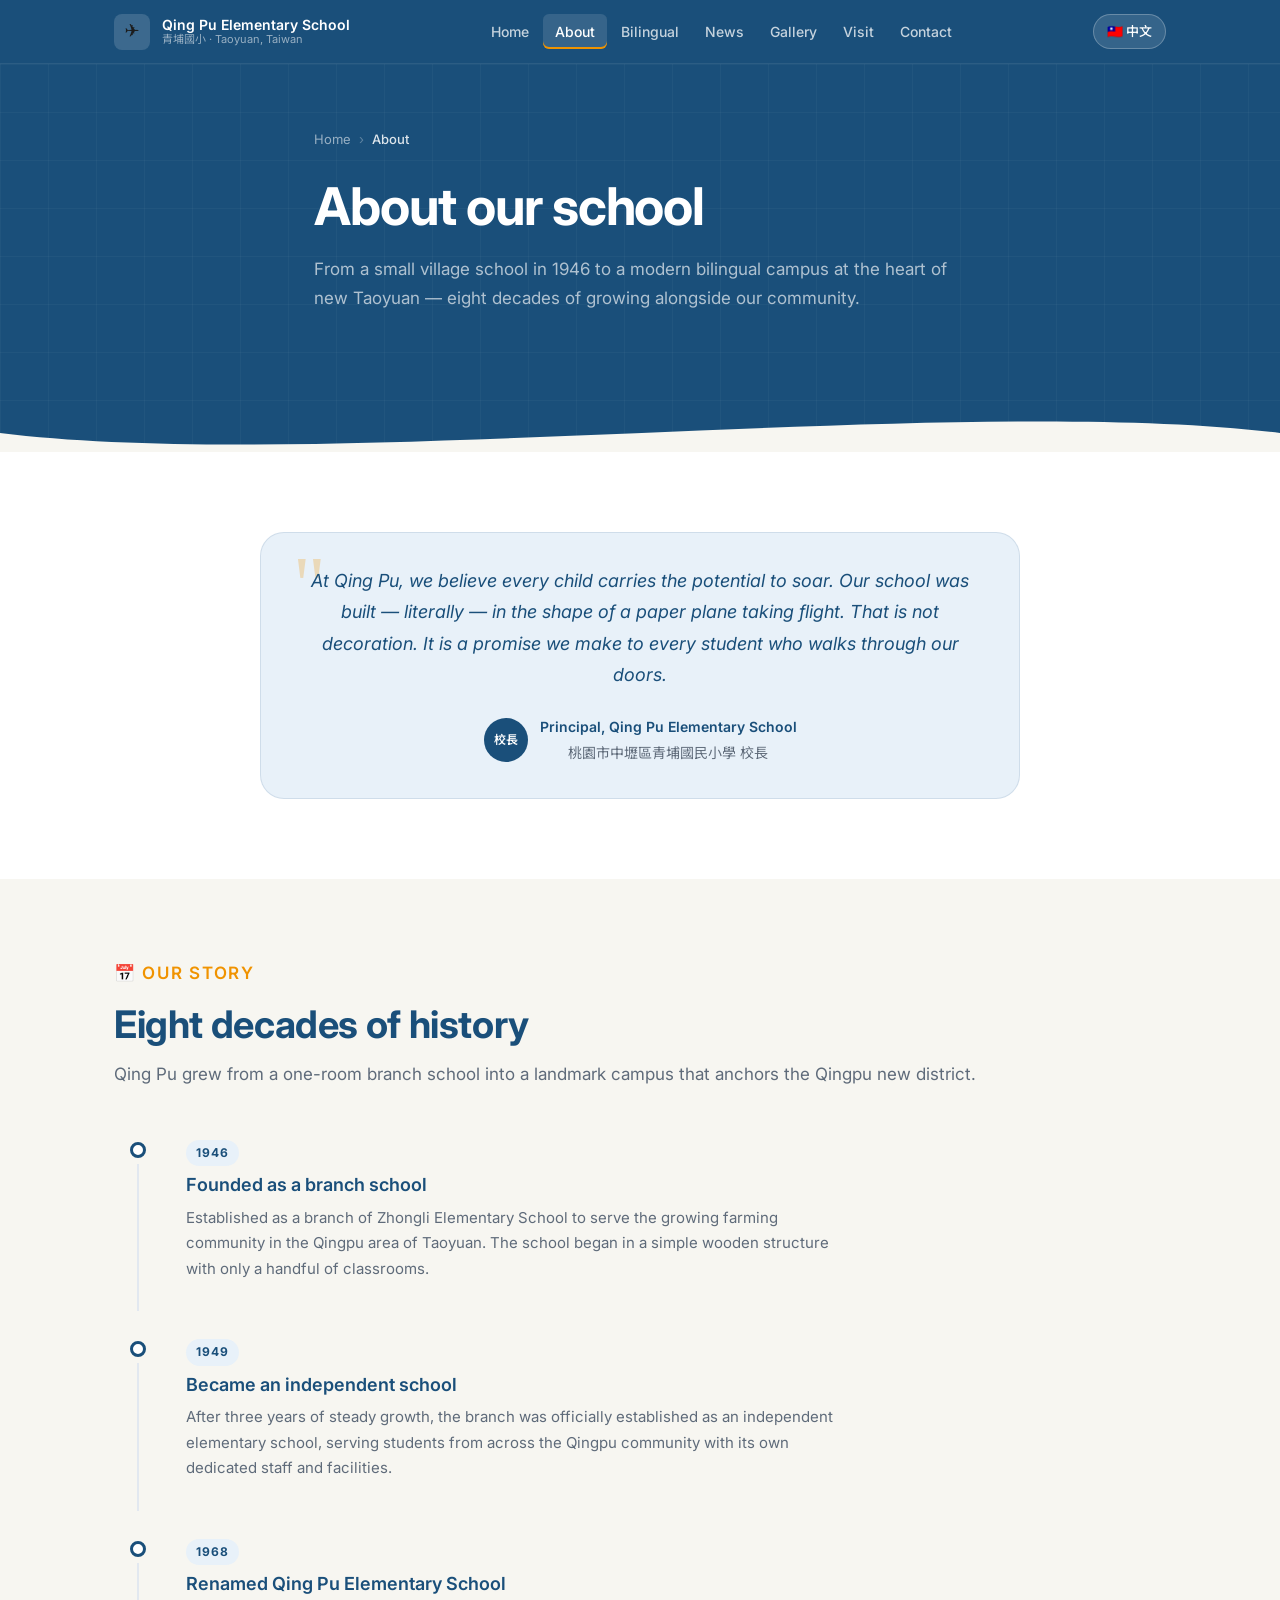
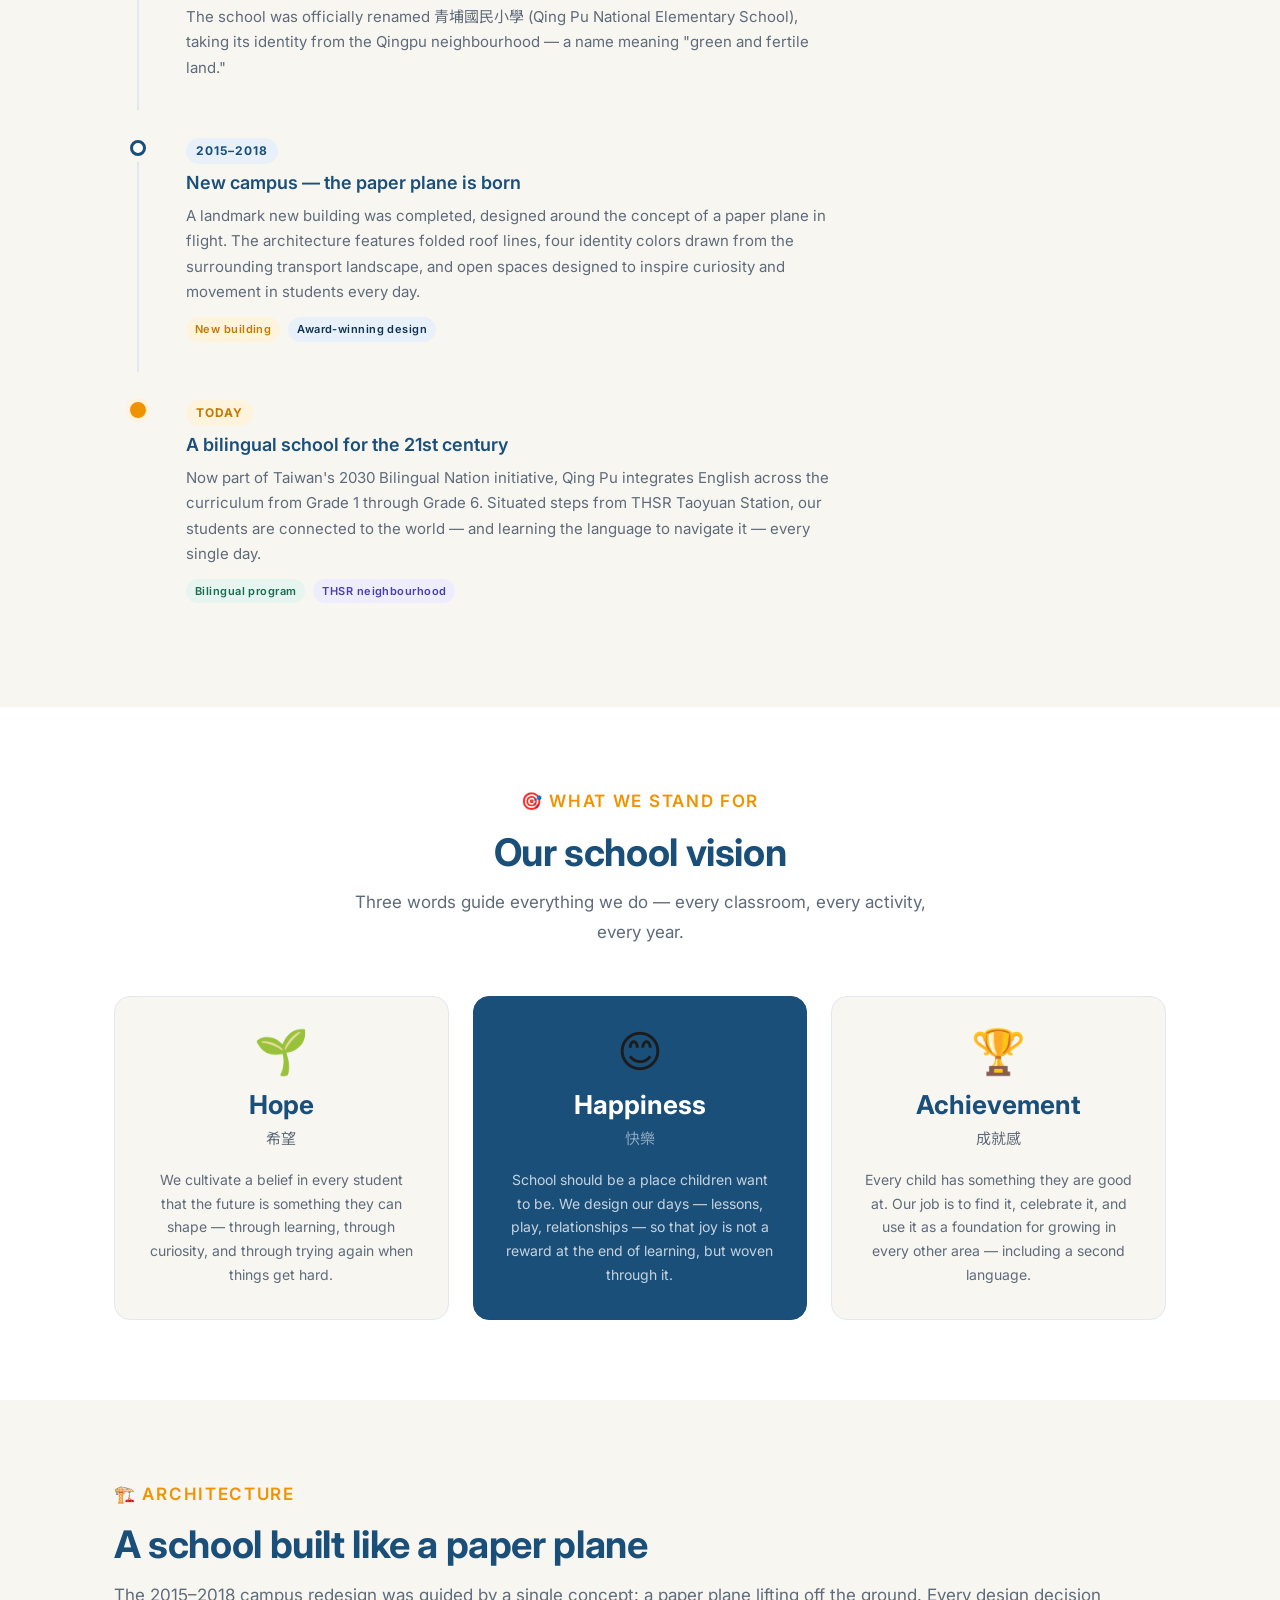
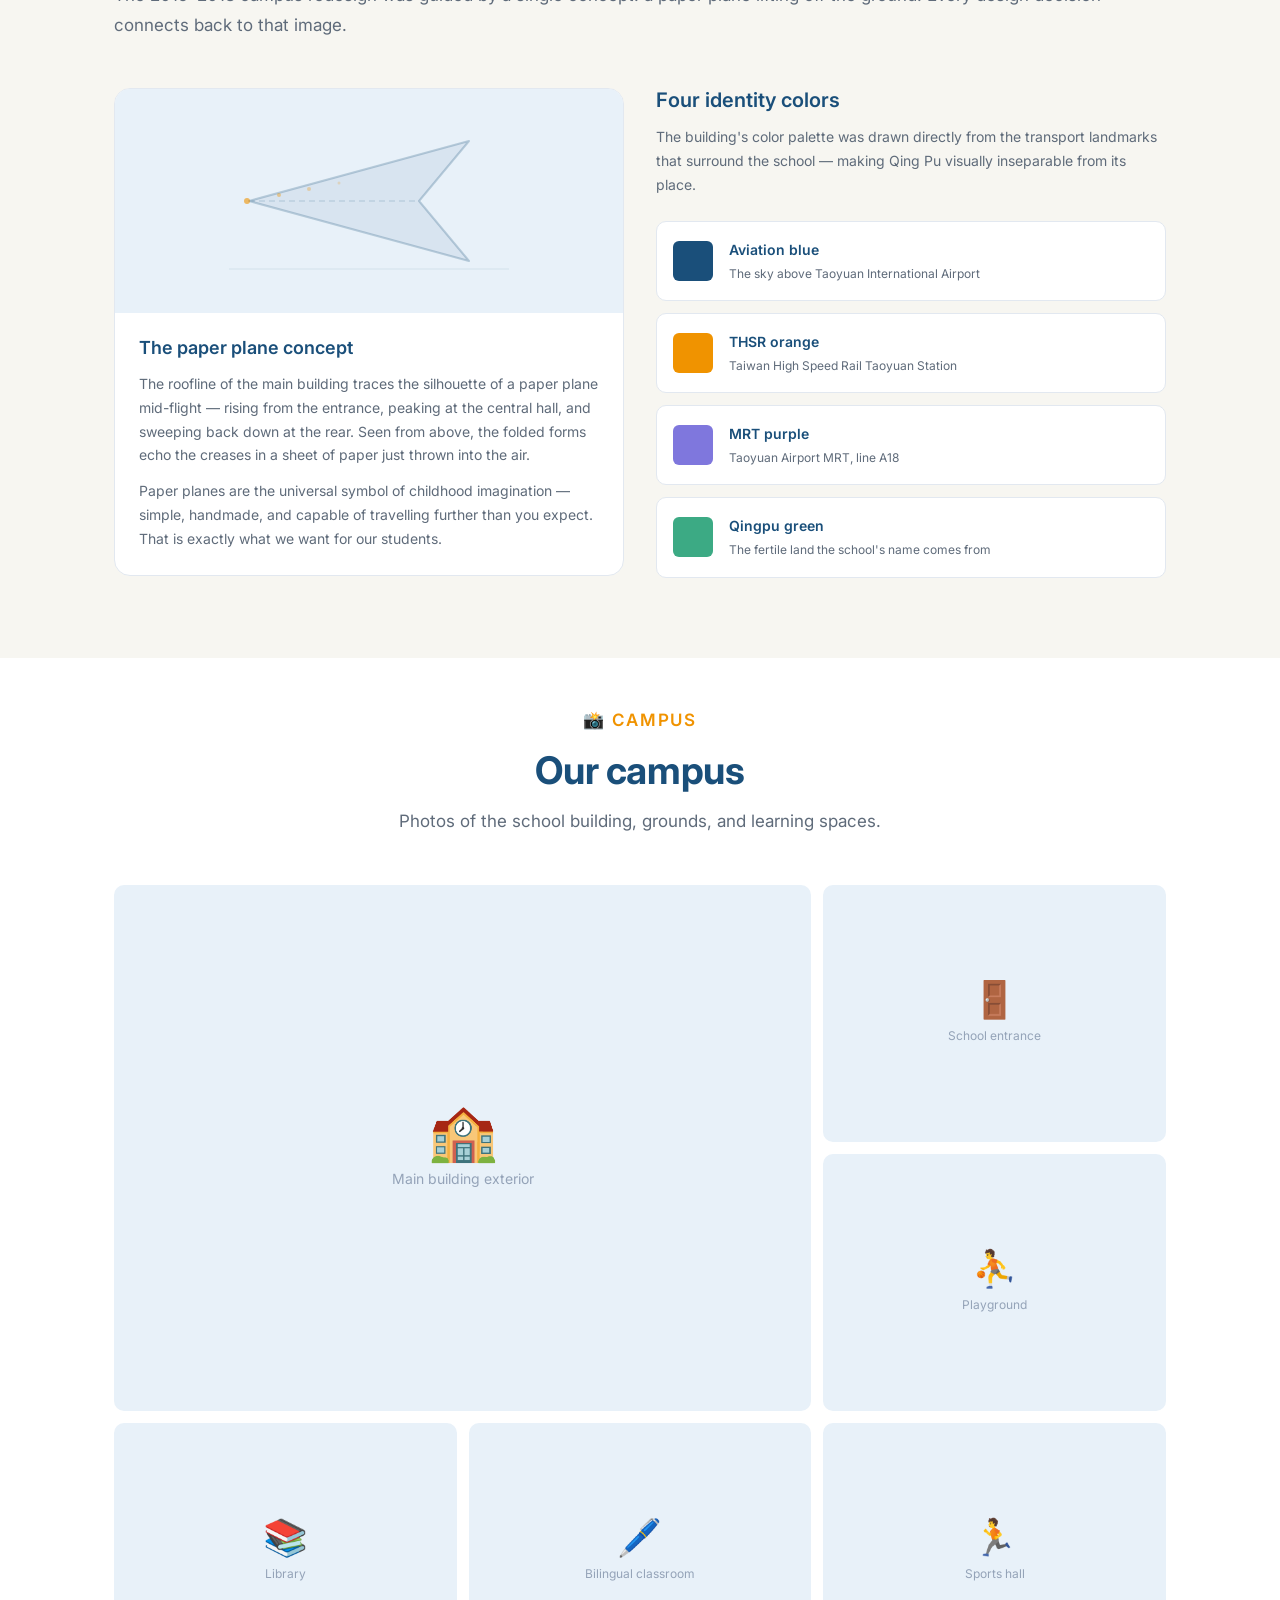
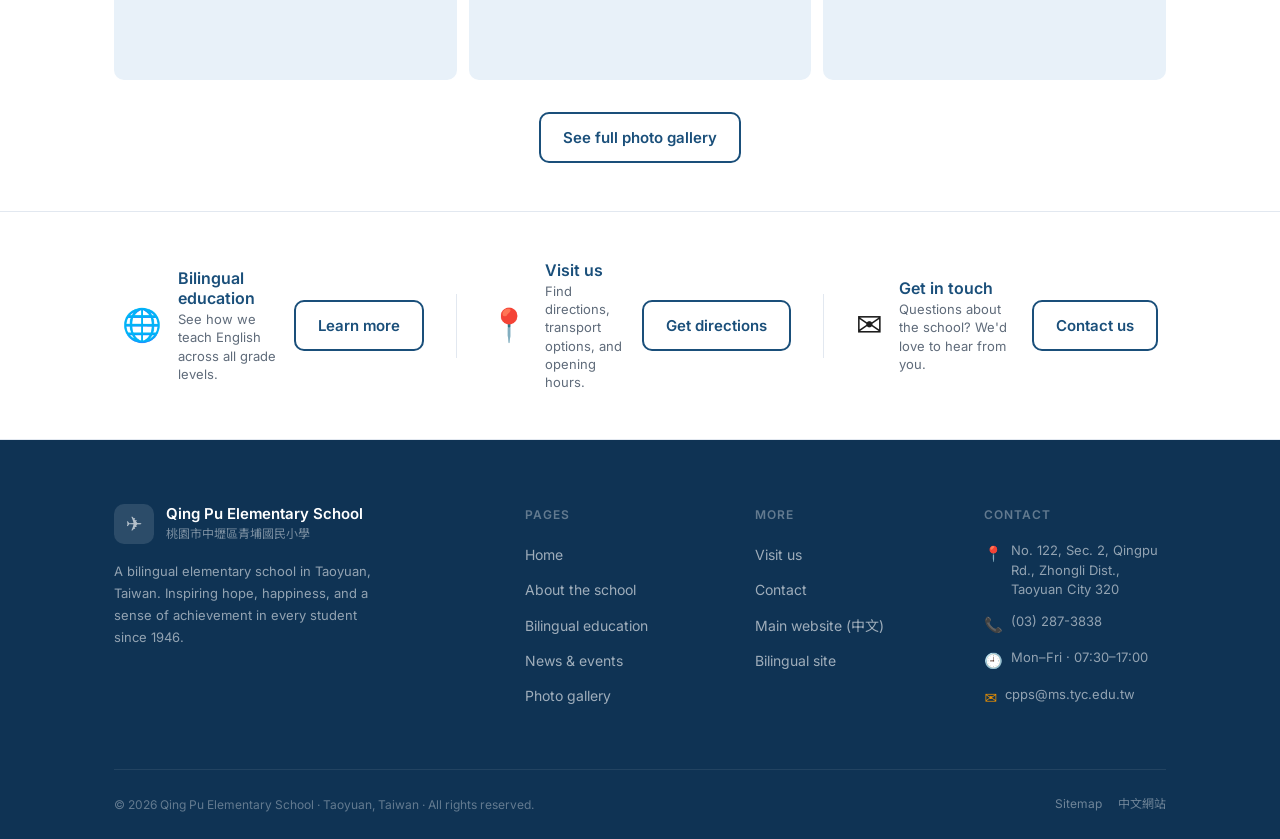
==== about.html @ 3e6f831f "Initial commit" ====
<!DOCTYPE html>
<html lang="en">
<head>
  <meta charset="UTF-8">
  <meta name="viewport" content="width=device-width, initial-scale=1.0">
  <meta name="description" content="About Qing Pu Elementary School — our history since 1946, school vision, building design, and principal's welcome.">
  <title>About — Qing Pu Elementary School</title>
  <link rel="stylesheet" href="css/style.css">
  <link rel="stylesheet" href="css/pages/about.css">
</head>
<body>

  <a class="skip-link" href="#main">Skip to main content</a>

  <!-- ── NAVBAR (identical on every page) ── -->
  <nav class="navbar" aria-label="Main navigation">
    <div class="container navbar__inner">
      <a href="index.html" class="navbar__logo" aria-label="Qing Pu Elementary School — home">
        <div class="navbar__logo-img" aria-hidden="true">✈️</div>
        <div class="navbar__logo-text">
          <span class="navbar__name">Qing Pu Elementary School</span>
          <span class="navbar__sub">青埔國小 · Taoyuan, Taiwan</span>
        </div>
      </a>
      <ul class="navbar__links" role="list">
        <li><a href="index.html">Home</a></li>
        <li><a href="about.html">About</a></li>
        <li><a href="bilingual.html">Bilingual</a></li>
        <li><a href="news.html">News</a></li>
        <li><a href="gallery.html">Gallery</a></li>
        <li><a href="visit.html">Visit</a></li>
        <li><a href="contact.html">Contact</a></li>
      </ul>
      <a href="https://www.cpps.tyc.edu.tw" target="_blank" rel="noopener" class="navbar__lang" aria-label="Switch to Chinese website">🇹🇼 中文</a>
      <button class="navbar__toggle" aria-label="Open navigation menu" aria-expanded="false" aria-controls="mobile-menu">
        <span></span><span></span><span></span>
      </button>
    </div>
    <div class="navbar__mobile" id="mobile-menu" role="navigation" aria-label="Mobile navigation">
      <a href="index.html">Home</a>
      <a href="about.html">About</a>
      <a href="bilingual.html">Bilingual education</a>
      <a href="news.html">News</a>
      <a href="gallery.html">Gallery</a>
      <a href="visit.html">Visit us</a>
      <a href="contact.html">Contact</a>
      <div class="navbar__mobile-lang">
        <a href="https://www.cpps.tyc.edu.tw" target="_blank" rel="noopener">🇹🇼 View Chinese website →</a>
      </div>
    </div>
  </nav>


  <main id="main">

    <!-- ============================================================
         PAGE HERO — compact, navy, with breadcrumb
         ============================================================ -->
    <section class="page-hero" aria-label="About the school">
      <div class="container page-hero__inner">
        <nav class="breadcrumb" aria-label="Breadcrumb">
          <a href="index.html">Home</a>
          <span aria-hidden="true">›</span>
          <span aria-current="page">About</span>
        </nav>
        <h1 class="page-hero__title">About our school</h1>
        <p class="page-hero__desc">
          From a small village school in 1946 to a modern bilingual campus at the heart of new Taoyuan —
          eight decades of growing alongside our community.
        </p>
      </div>

      <!-- Decorative wave divider -->
      <div class="page-hero__wave" aria-hidden="true">
        <svg viewBox="0 0 1440 60" preserveAspectRatio="none" xmlns="http://www.w3.org/2000/svg">
          <path d="M0,40 C360,80 1080,0 1440,40 L1440,60 L0,60 Z" fill="var(--bg)"/>
        </svg>
      </div>
    </section>


    <!-- ============================================================
         PRINCIPAL'S WELCOME
         ============================================================ -->
    <section class="section bg-white" aria-labelledby="principal-heading">
      <div class="container">
        <div class="welcome-block fade-in">
          <div class="welcome-block__quote-mark" aria-hidden="true">"</div>
          <blockquote class="welcome-block__quote">
            At Qing Pu, we believe every child carries the potential to soar.
            Our school was built — literally — in the shape of a paper plane taking flight.
            That is not decoration. It is a promise we make to every student
            who walks through our doors.
          </blockquote>
          <div class="welcome-block__author">
            <div class="welcome-block__avatar" aria-hidden="true">校長</div>
            <div>
              <p class="welcome-block__name">Principal, Qing Pu Elementary School</p>
              <p class="welcome-block__title text-sm text-muted">桃園市中壢區青埔國民小學 校長</p>
            </div>
          </div>
        </div>
      </div>
    </section>


    <!-- ============================================================
         SCHOOL HISTORY TIMELINE
         ============================================================ -->
    <section class="section" aria-labelledby="history-heading">
      <div class="container">
        <div class="section-header">
          <p class="eyebrow">📅 Our story</p>
          <h2 id="history-heading">Eight decades of history</h2>
          <p>Qing Pu grew from a one-room branch school into a landmark campus that anchors the Qingpu new district.</p>
        </div>

        <div class="timeline" role="list">

          <div class="timeline__item fade-in" role="listitem">
            <div class="timeline__marker">
              <div class="timeline__dot"></div>
              <div class="timeline__line"></div>
            </div>
            <div class="timeline__content">
              <div class="timeline__year">1946</div>
              <h3 class="timeline__title">Founded as a branch school</h3>
              <p class="timeline__desc">
                Established as a branch of Zhongli Elementary School to serve the growing farming
                community in the Qingpu area of Taoyuan. The school began in a simple wooden
                structure with only a handful of classrooms.
              </p>
            </div>
          </div>

          <div class="timeline__item fade-in" role="listitem">
            <div class="timeline__marker">
              <div class="timeline__dot"></div>
              <div class="timeline__line"></div>
            </div>
            <div class="timeline__content">
              <div class="timeline__year">1949</div>
              <h3 class="timeline__title">Became an independent school</h3>
              <p class="timeline__desc">
                After three years of steady growth, the branch was officially established as
                an independent elementary school, serving students from across the Qingpu
                community with its own dedicated staff and facilities.
              </p>
            </div>
          </div>

          <div class="timeline__item fade-in" role="listitem">
            <div class="timeline__marker">
              <div class="timeline__dot"></div>
              <div class="timeline__line"></div>
            </div>
            <div class="timeline__content">
              <div class="timeline__year">1968</div>
              <h3 class="timeline__title">Renamed Qing Pu Elementary School</h3>
              <p class="timeline__desc">
                The school was officially renamed 青埔國民小學 (Qing Pu National Elementary School),
                taking its identity from the Qingpu neighbourhood — a name meaning
                "green and fertile land."
              </p>
            </div>
          </div>

          <div class="timeline__item fade-in" role="listitem">
            <div class="timeline__marker">
              <div class="timeline__dot"></div>
              <div class="timeline__line"></div>
            </div>
            <div class="timeline__content">
              <div class="timeline__year">2015–2018</div>
              <h3 class="timeline__title">New campus — the paper plane is born</h3>
              <p class="timeline__desc">
                A landmark new building was completed, designed around the concept of a paper plane
                in flight. The architecture features folded roof lines, four identity colors drawn
                from the surrounding transport landscape, and open spaces designed to inspire
                curiosity and movement in students every day.
              </p>
              <div class="timeline__tags">
                <span class="badge badge-orange">New building</span>
                <span class="badge badge-navy">Award-winning design</span>
              </div>
            </div>
          </div>

          <div class="timeline__item fade-in" role="listitem">
            <div class="timeline__marker">
              <div class="timeline__dot timeline__dot--current"></div>
            </div>
            <div class="timeline__content">
              <div class="timeline__year timeline__year--current">Today</div>
              <h3 class="timeline__title">A bilingual school for the 21st century</h3>
              <p class="timeline__desc">
                Now part of Taiwan's 2030 Bilingual Nation initiative, Qing Pu integrates English
                across the curriculum from Grade 1 through Grade 6. Situated steps from THSR
                Taoyuan Station, our students are connected to the world — and learning the
                language to navigate it — every single day.
              </p>
              <div class="timeline__tags">
                <span class="badge badge-green">Bilingual program</span>
                <span class="badge badge-purple">THSR neighbourhood</span>
              </div>
            </div>
          </div>

        </div>
      </div>
    </section>


    <!-- ============================================================
         VISION — THREE PILLARS
         ============================================================ -->
    <section class="section bg-white" aria-labelledby="vision-heading">
      <div class="container">
        <div class="section-header centered">
          <p class="eyebrow">🎯 What we stand for</p>
          <h2 id="vision-heading">Our school vision</h2>
          <p>Three words guide everything we do — every classroom, every activity, every year.</p>
        </div>

        <div class="pillars-grid">

          <div class="pillar-card fade-in">
            <div class="pillar-card__icon" aria-hidden="true">🌱</div>
            <h3 class="pillar-card__word">Hope</h3>
            <p class="pillar-card__zh">希望</p>
            <p class="pillar-card__desc">
              We cultivate a belief in every student that the future is something they can
              shape — through learning, through curiosity, and through trying again when
              things get hard.
            </p>
          </div>

          <div class="pillar-card pillar-card--center fade-in">
            <div class="pillar-card__icon" aria-hidden="true">😊</div>
            <h3 class="pillar-card__word">Happiness</h3>
            <p class="pillar-card__zh">快樂</p>
            <p class="pillar-card__desc">
              School should be a place children want to be. We design our days — lessons,
              play, relationships — so that joy is not a reward at the end of learning,
              but woven through it.
            </p>
          </div>

          <div class="pillar-card fade-in">
            <div class="pillar-card__icon" aria-hidden="true">🏆</div>
            <h3 class="pillar-card__word">Achievement</h3>
            <p class="pillar-card__zh">成就感</p>
            <p class="pillar-card__desc">
              Every child has something they are good at. Our job is to find it, celebrate it,
              and use it as a foundation for growing in every other area — including a
              second language.
            </p>
          </div>

        </div>
      </div>
    </section>


    <!-- ============================================================
         BUILDING DESIGN STORY
         ============================================================ -->
    <section class="section" aria-labelledby="building-heading">
      <div class="container">
        <div class="section-header">
          <p class="eyebrow">🏗️ Architecture</p>
          <h2 id="building-heading">A school built like a paper plane</h2>
          <p>
            The 2015–2018 campus redesign was guided by a single concept: a paper plane
            lifting off the ground. Every design decision connects back to that image.
          </p>
        </div>

        <div class="building-layout">

          <!-- Main concept card -->
          <div class="building-concept fade-in">
            <div class="building-concept__visual" aria-hidden="true">
              <svg viewBox="0 0 280 160" fill="none" xmlns="http://www.w3.org/2000/svg" aria-hidden="true">
                <!-- Paper plane silhouette -->
                <path d="M20 80 L240 20 L190 80 L240 140 Z"
                      fill="rgba(26,79,122,0.08)"
                      stroke="rgba(26,79,122,0.25)"
                      stroke-width="2"
                      stroke-linejoin="round"/>
                <path d="M20 80 L190 80"
                      stroke="rgba(26,79,122,0.15)"
                      stroke-width="1.5"
                      stroke-dasharray="6 4"/>
                <!-- Ground line -->
                <line x1="0" y1="148" x2="280" y2="148"
                      stroke="rgba(26,79,122,0.1)"
                      stroke-width="1"/>
                <!-- Flight trail dots -->
                <circle cx="18"  cy="80" r="3" fill="var(--orange)" opacity="0.6"/>
                <circle cx="50"  cy="74" r="2" fill="var(--orange)" opacity="0.4"/>
                <circle cx="80"  cy="68" r="2" fill="var(--orange)" opacity="0.3"/>
                <circle cx="110" cy="62" r="1.5" fill="var(--orange)" opacity="0.2"/>
              </svg>
            </div>
            <div class="building-concept__text">
              <h3>The paper plane concept</h3>
              <p>
                The roofline of the main building traces the silhouette of a paper plane mid-flight —
                rising from the entrance, peaking at the central hall, and sweeping back down at
                the rear. Seen from above, the folded forms echo the creases in a sheet of paper
                just thrown into the air.
              </p>
              <p>
                Paper planes are the universal symbol of childhood imagination — simple, handmade,
                and capable of travelling further than you expect. That is exactly what we want
                for our students.
              </p>
            </div>
          </div>

          <!-- Four colors -->
          <div class="building-colors fade-in">
            <h3 class="building-colors__title">Four identity colors</h3>
            <p class="building-colors__intro">
              The building's color palette was drawn directly from the transport landmarks
              that surround the school — making Qing Pu visually inseparable from its place.
            </p>
            <div class="color-identity-grid">
              <div class="color-identity-card">
                <div class="color-identity-swatch" style="background: var(--navy);"></div>
                <div class="color-identity-info">
                  <strong>Aviation blue</strong>
                  <span>The sky above Taoyuan International Airport</span>
                </div>
              </div>
              <div class="color-identity-card">
                <div class="color-identity-swatch" style="background: var(--orange);"></div>
                <div class="color-identity-info">
                  <strong>THSR orange</strong>
                  <span>Taiwan High Speed Rail Taoyuan Station</span>
                </div>
              </div>
              <div class="color-identity-card">
                <div class="color-identity-swatch" style="background: var(--purple);"></div>
                <div class="color-identity-info">
                  <strong>MRT purple</strong>
                  <span>Taoyuan Airport MRT, line A18</span>
                </div>
              </div>
              <div class="color-identity-card">
                <div class="color-identity-swatch" style="background: var(--green);"></div>
                <div class="color-identity-info">
                  <strong>Qingpu green</strong>
                  <span>The fertile land the school's name comes from</span>
                </div>
              </div>
            </div>
          </div>

        </div>
      </div>
    </section>


    <!-- ============================================================
         CAMPUS PHOTOS GRID
         ============================================================ -->
    <section class="section-sm bg-white" aria-labelledby="campus-heading">
      <div class="container">
        <div class="section-header centered">
          <p class="eyebrow">📸 Campus</p>
          <h2 id="campus-heading">Our campus</h2>
          <p>Photos of the school building, grounds, and learning spaces.</p>
        </div>

        <!-- Photo grid — replace .campus-photo divs with real <img> tags -->
        <div class="campus-grid" role="list">
          <div class="campus-photo campus-photo--large" role="listitem" aria-label="Main building exterior">
            <div class="campus-photo__placeholder" aria-hidden="true">
              <span>🏫</span>
              <p>Main building exterior</p>
            </div>
          </div>
          <div class="campus-photo" role="listitem" aria-label="Campus entrance">
            <div class="campus-photo__placeholder" aria-hidden="true">
              <span>🚪</span>
              <p>School entrance</p>
            </div>
          </div>
          <div class="campus-photo" role="listitem" aria-label="Playground">
            <div class="campus-photo__placeholder" aria-hidden="true">
              <span>⛹️</span>
              <p>Playground</p>
            </div>
          </div>
          <div class="campus-photo" role="listitem" aria-label="Library">
            <div class="campus-photo__placeholder" aria-hidden="true">
              <span>📚</span>
              <p>Library</p>
            </div>
          </div>
          <div class="campus-photo" role="listitem" aria-label="Classroom">
            <div class="campus-photo__placeholder" aria-hidden="true">
              <span>🖊️</span>
              <p>Bilingual classroom</p>
            </div>
          </div>
          <div class="campus-photo" role="listitem" aria-label="Gymnasium">
            <div class="campus-photo__placeholder" aria-hidden="true">
              <span>🏃</span>
              <p>Sports hall</p>
            </div>
          </div>
        </div>

        <!-- How to replace placeholders — comment for the developer -->
        <!--
          To replace a placeholder with a real photo:
          Change:
            <div class="campus-photo" ...>
              <div class="campus-photo__placeholder">...</div>
            </div>
          To:
            <div class="campus-photo" ...>
              <img src="images/campus/main-building.jpg" alt="Main building exterior" class="campus-photo__img">
            </div>
        -->

        <div class="text-center mt-6">
          <a href="gallery.html" class="btn btn-outline">See full photo gallery</a>
        </div>
      </div>
    </section>


    <!-- ============================================================
         CTA STRIP — lead to next pages
         ============================================================ -->
    <section class="cta-strip" aria-label="Explore more">
      <div class="container cta-strip__inner">
        <div class="cta-strip__item fade-in">
          <div class="cta-strip__icon" aria-hidden="true">🌐</div>
          <div>
            <h4>Bilingual education</h4>
            <p>See how we teach English across all grade levels.</p>
          </div>
          <a href="bilingual.html" class="btn btn-outline">Learn more</a>
        </div>
        <div class="cta-strip__divider" aria-hidden="true"></div>
        <div class="cta-strip__item fade-in">
          <div class="cta-strip__icon" aria-hidden="true">📍</div>
          <div>
            <h4>Visit us</h4>
            <p>Find directions, transport options, and opening hours.</p>
          </div>
          <a href="visit.html" class="btn btn-outline">Get directions</a>
        </div>
        <div class="cta-strip__divider" aria-hidden="true"></div>
        <div class="cta-strip__item fade-in">
          <div class="cta-strip__icon" aria-hidden="true">✉️</div>
          <div>
            <h4>Get in touch</h4>
            <p>Questions about the school? We'd love to hear from you.</p>
          </div>
          <a href="contact.html" class="btn btn-outline">Contact us</a>
        </div>
      </div>
    </section>

  </main>


  <!-- ── FOOTER (identical on every page) ── -->
  <footer class="footer" role="contentinfo">
    <div class="container">
      <div class="footer__grid">
        <div class="footer__brand">
          <div class="footer__logo">
            <div class="footer__logo-box" aria-hidden="true">✈️</div>
            <div>
              <div class="footer__school-name">Qing Pu Elementary School</div>
              <div class="footer__school-zh">桃園市中壢區青埔國民小學</div>
            </div>
          </div>
          <p class="footer__desc">
            A bilingual elementary school in Taoyuan, Taiwan.
            Inspiring hope, happiness, and a sense of achievement
            in every student since 1946.
          </p>
        </div>
        <div>
          <p class="footer__col-title">Pages</p>
          <ul class="footer__links">
            <li><a href="index.html">Home</a></li>
            <li><a href="about.html">About the school</a></li>
            <li><a href="bilingual.html">Bilingual education</a></li>
            <li><a href="news.html">News & events</a></li>
            <li><a href="gallery.html">Photo gallery</a></li>
          </ul>
        </div>
        <div>
          <p class="footer__col-title">More</p>
          <ul class="footer__links">
            <li><a href="visit.html">Visit us</a></li>
            <li><a href="contact.html">Contact</a></li>
            <li><a href="https://www.cpps.tyc.edu.tw" target="_blank" rel="noopener">Main website (中文)</a></li>
            <li><a href="http://163.30.130.236/bilingual/index.php" target="_blank" rel="noopener">Bilingual site</a></li>
          </ul>
        </div>
        <div>
          <p class="footer__col-title">Contact</p>
          <div class="footer__contact-item">
            <span class="footer__contact-icon" aria-hidden="true">📍</span>
            <span>No. 122, Sec. 2, Qingpu Rd., Zhongli Dist., Taoyuan City 320</span>
          </div>
          <div class="footer__contact-item">
            <span class="footer__contact-icon" aria-hidden="true">📞</span>
            <span>(03) 287-3838</span>
          </div>
          <div class="footer__contact-item">
            <span class="footer__contact-icon" aria-hidden="true">🕘</span>
            <span>Mon–Fri · 07:30–17:00</span>
          </div>
          <div class="footer__contact-item">
            <span class="footer__contact-icon" aria-hidden="true">✉️</span>
            <span>cpps@ms.tyc.edu.tw</span>
          </div>
        </div>
      </div>
      <div class="footer__bottom">
        <p class="footer__copy">© 2026 Qing Pu Elementary School · Taoyuan, Taiwan · All rights reserved.</p>
        <div class="footer__bottom-links">
          <a href="#">Sitemap</a>
          <a href="https://www.cpps.tyc.edu.tw" target="_blank" rel="noopener">中文網站</a>
        </div>
      </div>
    </div>
  </footer>

  <script src="js/main.js"></script>

</body>
</html>
---- css/style.css ----
/* ============================================================
   Qing Pu Elementary School — English Website
   style.css  |  Shared styles: reset, variables, typography,
               navbar, footer, buttons, utilities
   ============================================================ */

/* ── Google Fonts ── */
@import url('https://fonts.googleapis.com/css2?family=Inter:wght@400;500;600;700&family=Noto+Sans+TC:wght@400;500&display=swap');

/* ── CSS Variables ── */
:root {
  /* Brand colors — drawn from school building identity */
  --navy:          #1a4f7a;   /* primary: navbar, footer, headings */
  --navy-dark:     #0f3354;   /* hover states */
  --navy-light:    #e8f1f9;   /* light tint backgrounds */
  --orange:        #F09300;   /* CTA buttons, active states, highlights */
  --orange-dark:   #c47800;   /* orange hover */
  --orange-light:  #fef3dc;   /* orange tint */
  --green:         #3caa84;   /* Qingpu green — bilingual accents */
  --green-light:   #e6f5ef;
  --purple:        #7F77DD;   /* MRT purple — transport references */
  --purple-light:  #eeedfe;

  /* Neutrals */
  --bg:            #f7f6f1;   /* warm off-white page background */
  --bg-white:      #ffffff;
  --bg-card:       #ffffff;
  --text:          #1c1c1c;
  --text-muted:    #5f6b7a;
  --text-light:    #94a3b8;
  --border:        #e2e8f0;
  --border-dark:   #cbd5e1;

  /* Spacing scale */
  --sp-1:  4px;
  --sp-2:  8px;
  --sp-3:  12px;
  --sp-4:  16px;
  --sp-5:  24px;
  --sp-6:  32px;
  --sp-7:  48px;
  --sp-8:  64px;
  --sp-9:  80px;
  --sp-10: 96px;

  /* Layout */
  --container-max: 1100px;
  --navbar-height: 64px;
  --radius-sm:  6px;
  --radius-md:  10px;
  --radius-lg:  16px;
  --radius-xl:  24px;

  /* Shadows */
  --shadow-sm:  0 1px 3px rgba(0,0,0,0.08), 0 1px 2px rgba(0,0,0,0.04);
  --shadow-md:  0 4px 12px rgba(0,0,0,0.08), 0 2px 4px rgba(0,0,0,0.04);
  --shadow-lg:  0 8px 24px rgba(0,0,0,0.10), 0 4px 8px rgba(0,0,0,0.04);

  /* Transitions */
  --ease: cubic-bezier(0.4, 0, 0.2, 1);
  --t-fast: 150ms var(--ease);
  --t-base: 250ms var(--ease);
}


/* ============================================================
   RESET
   ============================================================ */
*, *::before, *::after {
  box-sizing: border-box;
  margin: 0;
  padding: 0;
}

html {
  scroll-behavior: smooth;
  -webkit-text-size-adjust: 100%;
}

body {
  font-family: 'Inter', 'Noto Sans TC', system-ui, sans-serif;
  font-size: 16px;
  line-height: 1.7;
  color: var(--text);
  background-color: var(--bg);
  -webkit-font-smoothing: antialiased;
}

img, picture, video, svg {
  display: block;
  max-width: 100%;
}

input, button, textarea, select {
  font: inherit;
}

ul, ol {
  list-style: none;
}

a {
  color: inherit;
  text-decoration: none;
}

h1, h2, h3, h4, h5, h6 {
  line-height: 1.25;
  color: var(--navy);
}


/* ============================================================
   TYPOGRAPHY
   ============================================================ */
h1 { font-size: clamp(32px, 5vw, 52px); font-weight: 700; letter-spacing: -0.02em; }
h2 { font-size: clamp(24px, 4vw, 38px); font-weight: 700; letter-spacing: -0.01em; }
h3 { font-size: clamp(18px, 2.5vw, 24px); font-weight: 600; }
h4 { font-size: 18px; font-weight: 600; }
h5 { font-size: 15px; font-weight: 600; }

p {
  color: var(--text-muted);
  line-height: 1.75;
}

.text-navy   { color: var(--navy); }
.text-orange { color: var(--orange); }
.text-muted  { color: var(--text-muted); }
.text-center { text-align: center; }
.text-sm     { font-size: 14px; }
.text-xs     { font-size: 12px; }

/* Section eyebrow label */
.eyebrow {
  display: inline-flex;
  align-items: center;
  gap: var(--sp-2);
  font-size: 12px;
  font-weight: 600;
  letter-spacing: 0.1em;
  text-transform: uppercase;
  color: var(--orange);
  margin-bottom: var(--sp-3);
}

/* Section heading + subtext block */
.section-header {
  margin-bottom: var(--sp-7);
}

.section-header.centered {
  text-align: center;
  max-width: 600px;
  margin-left: auto;
  margin-right: auto;
}

.section-header h2 {
  margin-bottom: var(--sp-3);
}

.section-header p {
  font-size: 17px;
}


/* ============================================================
   LAYOUT UTILITIES
   ============================================================ */
.container {
  max-width: var(--container-max);
  margin: 0 auto;
  padding: 0 var(--sp-5);
}

.section {
  padding: var(--sp-9) 0;
}

.section-sm {
  padding: var(--sp-7) 0;
}

/* Grid helpers */
.grid-2 { display: grid; grid-template-columns: repeat(2, minmax(0,1fr)); gap: var(--sp-5); }
.grid-3 { display: grid; grid-template-columns: repeat(3, minmax(0,1fr)); gap: var(--sp-5); }
.grid-4 { display: grid; grid-template-columns: repeat(4, minmax(0,1fr)); gap: var(--sp-5); }

/* Flex helpers */
.flex       { display: flex; }
.flex-center { display: flex; align-items: center; justify-content: center; }
.flex-between { display: flex; align-items: center; justify-content: space-between; }
.gap-2 { gap: var(--sp-2); }
.gap-3 { gap: var(--sp-3); }
.gap-4 { gap: var(--sp-4); }

/* Spacing helpers */
.mt-4 { margin-top: var(--sp-4); }
.mt-5 { margin-top: var(--sp-5); }
.mt-6 { margin-top: var(--sp-6); }
.mb-4 { margin-bottom: var(--sp-4); }
.mb-5 { margin-bottom: var(--sp-5); }


/* ============================================================
   BUTTONS
   ============================================================ */
.btn {
  display: inline-flex;
  align-items: center;
  gap: var(--sp-2);
  padding: 11px 22px;
  border-radius: var(--radius-md);
  font-size: 15px;
  font-weight: 600;
  cursor: pointer;
  border: 2px solid transparent;
  transition: background var(--t-fast), color var(--t-fast), border-color var(--t-fast), transform var(--t-fast), box-shadow var(--t-fast);
  white-space: nowrap;
  text-decoration: none;
}

.btn:active { transform: scale(0.97); }

/* Primary — orange fill */
.btn-primary {
  background: var(--orange);
  color: #fff;
  border-color: var(--orange);
}
.btn-primary:hover {
  background: var(--orange-dark);
  border-color: var(--orange-dark);
  box-shadow: var(--shadow-md);
}

/* Secondary — navy fill */
.btn-secondary {
  background: var(--navy);
  color: #fff;
  border-color: var(--navy);
}
.btn-secondary:hover {
  background: var(--navy-dark);
  border-color: var(--navy-dark);
  box-shadow: var(--shadow-md);
}

/* Ghost — outline only */
.btn-ghost {
  background: transparent;
  color: #fff;
  border-color: rgba(255,255,255,0.5);
}
.btn-ghost:hover {
  background: rgba(255,255,255,0.12);
  border-color: #fff;
}

/* Ghost navy — for use on white backgrounds */
.btn-outline {
  background: transparent;
  color: var(--navy);
  border-color: var(--navy);
}
.btn-outline:hover {
  background: var(--navy);
  color: #fff;
}

/* Small variant */
.btn-sm {
  padding: 7px 14px;
  font-size: 13px;
}


/* ============================================================
   BADGES & TAGS
   ============================================================ */
.badge {
  display: inline-flex;
  align-items: center;
  gap: 4px;
  font-size: 11px;
  font-weight: 600;
  padding: 3px 9px;
  border-radius: 20px;
  letter-spacing: 0.04em;
}

.badge-navy   { background: var(--navy-light);   color: var(--navy-dark); }
.badge-orange { background: var(--orange-light);  color: var(--orange-dark); }
.badge-green  { background: var(--green-light);   color: #1a6b4f; }
.badge-purple { background: var(--purple-light);  color: #4840a8; }
.badge-gray   { background: #f1f5f9; color: var(--text-muted); }


/* ============================================================
   CARDS
   ============================================================ */
.card {
  background: var(--bg-card);
  border-radius: var(--radius-lg);
  border: 1px solid var(--border);
  overflow: hidden;
  transition: box-shadow var(--t-base), transform var(--t-base);
}

.card:hover {
  box-shadow: var(--shadow-md);
  transform: translateY(-2px);
}

.card-body {
  padding: var(--sp-5);
}

.card-img {
  width: 100%;
  aspect-ratio: 16/9;
  object-fit: cover;
  background: var(--navy-light);
}


/* ============================================================
   NAVBAR
   ============================================================ */
.navbar {
  position: sticky;
  top: 0;
  z-index: 100;
  height: var(--navbar-height);
  background: var(--navy);
  border-bottom: 1px solid rgba(255,255,255,0.08);
  transition: box-shadow var(--t-base);
}

.navbar.scrolled {
  box-shadow: 0 2px 20px rgba(0,0,0,0.2);
}

.navbar__inner {
  display: flex;
  align-items: center;
  justify-content: space-between;
  height: 100%;
  gap: var(--sp-4);
}

/* Logo */
.navbar__logo {
  display: flex;
  align-items: center;
  gap: var(--sp-3);
  flex-shrink: 0;
  text-decoration: none;
}

.navbar__logo-img {
  width: 36px;
  height: 36px;
  border-radius: 8px;
  background: rgba(255,255,255,0.15);
  display: flex;
  align-items: center;
  justify-content: center;
  font-size: 18px;
  flex-shrink: 0;
  overflow: hidden;
}

.navbar__logo-img img {
  width: 100%;
  height: 100%;
  object-fit: cover;
}

.navbar__logo-text {
  display: flex;
  flex-direction: column;
}

.navbar__name {
  font-size: 14px;
  font-weight: 600;
  color: #fff;
  line-height: 1.2;
}

.navbar__sub {
  font-size: 11px;
  color: rgba(255,255,255,0.55);
  font-weight: 400;
  line-height: 1.2;
}

/* Nav links */
.navbar__links {
  display: flex;
  align-items: center;
  gap: 2px;
  list-style: none;
  margin: 0;
  padding: 0;
}

.navbar__links a {
  display: block;
  padding: 6px 12px;
  font-size: 14px;
  font-weight: 500;
  color: rgba(255,255,255,0.75);
  border-radius: var(--radius-sm);
  transition: color var(--t-fast), background var(--t-fast);
  text-decoration: none;
  white-space: nowrap;
}

.navbar__links a:hover {
  color: #fff;
  background: rgba(255,255,255,0.10);
}

.navbar__links a.active {
  color: #fff;
  background: rgba(255,255,255,0.12);
  /* Orange underline shows active page */
  box-shadow: inset 0 -2px 0 var(--orange);
}

/* Language toggle */
.navbar__lang {
  flex-shrink: 0;
  background: rgba(255,255,255,0.12);
  border: 1px solid rgba(255,255,255,0.25);
  color: #fff;
  padding: 5px 13px;
  border-radius: 20px;
  font-size: 13px;
  font-weight: 500;
  cursor: pointer;
  transition: background var(--t-fast), border-color var(--t-fast);
  text-decoration: none;
  display: inline-flex;
  align-items: center;
  gap: 5px;
}

.navbar__lang:hover {
  background: rgba(255,255,255,0.20);
  border-color: rgba(255,255,255,0.5);
}

/* Mobile hamburger button */
.navbar__toggle {
  display: none;
  flex-direction: column;
  justify-content: center;
  align-items: center;
  gap: 5px;
  width: 36px;
  height: 36px;
  background: transparent;
  border: none;
  cursor: pointer;
  padding: 4px;
  border-radius: var(--radius-sm);
  flex-shrink: 0;
}

.navbar__toggle span {
  display: block;
  width: 22px;
  height: 2px;
  background: #fff;
  border-radius: 2px;
  transition: transform var(--t-base), opacity var(--t-base);
}

/* Hamburger → X animation */
.navbar__toggle.open span:nth-child(1) { transform: translateY(7px) rotate(45deg); }
.navbar__toggle.open span:nth-child(2) { opacity: 0; }
.navbar__toggle.open span:nth-child(3) { transform: translateY(-7px) rotate(-45deg); }

/* Mobile nav drawer */
.navbar__mobile {
  display: none;
  position: absolute;
  top: var(--navbar-height);
  left: 0;
  right: 0;
  background: var(--navy-dark);
  border-bottom: 1px solid rgba(255,255,255,0.08);
  padding: var(--sp-3) var(--sp-5) var(--sp-4);
  box-shadow: var(--shadow-lg);
  z-index: 99;
}

.navbar__mobile.open {
  display: block;
}

.navbar__mobile a {
  display: block;
  padding: 11px var(--sp-3);
  font-size: 15px;
  font-weight: 500;
  color: rgba(255,255,255,0.85);
  border-radius: var(--radius-sm);
  border-bottom: 1px solid rgba(255,255,255,0.06);
  transition: color var(--t-fast), background var(--t-fast);
}

.navbar__mobile a:last-child {
  border-bottom: none;
}

.navbar__mobile a:hover,
.navbar__mobile a.active {
  color: #fff;
  background: rgba(255,255,255,0.08);
}

.navbar__mobile-lang {
  margin-top: var(--sp-3);
  padding-top: var(--sp-3);
  border-top: 1px solid rgba(255,255,255,0.1);
}


/* ============================================================
   FOOTER
   ============================================================ */
.footer {
  background: var(--navy-dark);
  color: rgba(255,255,255,0.65);
  padding: var(--sp-8) 0 var(--sp-5);
}

.footer__grid {
  display: grid;
  grid-template-columns: 2fr 1fr 1fr 1fr;
  gap: var(--sp-7);
  margin-bottom: var(--sp-7);
}

.footer__brand {}

.footer__logo {
  display: flex;
  align-items: center;
  gap: var(--sp-3);
  margin-bottom: var(--sp-4);
}

.footer__logo-box {
  width: 40px;
  height: 40px;
  background: rgba(255,255,255,0.12);
  border-radius: var(--radius-md);
  display: flex;
  align-items: center;
  justify-content: center;
  font-size: 20px;
  flex-shrink: 0;
}

.footer__school-name {
  font-size: 15px;
  font-weight: 600;
  color: #fff;
  line-height: 1.3;
}

.footer__school-zh {
  font-size: 12px;
  color: rgba(255,255,255,0.45);
}

.footer__desc {
  font-size: 13px;
  line-height: 1.7;
  color: rgba(255,255,255,0.55);
  max-width: 260px;
}

.footer__col-title {
  font-size: 12px;
  font-weight: 600;
  letter-spacing: 0.08em;
  text-transform: uppercase;
  color: rgba(255,255,255,0.35);
  margin-bottom: var(--sp-4);
}

.footer__links {
  list-style: none;
  display: flex;
  flex-direction: column;
  gap: var(--sp-2);
}

.footer__links a {
  font-size: 14px;
  color: rgba(255,255,255,0.6);
  text-decoration: none;
  transition: color var(--t-fast);
}

.footer__links a:hover {
  color: #fff;
}

.footer__contact-item {
  display: flex;
  align-items: flex-start;
  gap: var(--sp-2);
  font-size: 13px;
  color: rgba(255,255,255,0.55);
  margin-bottom: var(--sp-3);
  line-height: 1.5;
}

.footer__contact-icon {
  font-size: 15px;
  color: var(--orange);
  margin-top: 2px;
  flex-shrink: 0;
}

.footer__bottom {
  border-top: 1px solid rgba(255,255,255,0.08);
  padding-top: var(--sp-5);
  display: flex;
  align-items: center;
  justify-content: space-between;
  gap: var(--sp-4);
  flex-wrap: wrap;
}

.footer__copy {
  font-size: 12px;
  color: rgba(255,255,255,0.35);
}

.footer__bottom-links {
  display: flex;
  gap: var(--sp-4);
}

.footer__bottom-links a {
  font-size: 12px;
  color: rgba(255,255,255,0.4);
  transition: color var(--t-fast);
}

.footer__bottom-links a:hover {
  color: rgba(255,255,255,0.8);
}


/* ============================================================
   DIVIDERS & DECORATIONS
   ============================================================ */
.divider {
  border: none;
  border-top: 1px solid var(--border);
  margin: var(--sp-7) 0;
}

/* Paper-plane decorative SVG placeholder */
.deco-plane {
  opacity: 0.06;
  pointer-events: none;
  user-select: none;
}

/* Section background alternates */
.bg-white  { background: var(--bg-white); }
.bg-navy   { background: var(--navy); color: #fff; }
.bg-navy h2, .bg-navy h3 { color: #fff; }
.bg-navy p  { color: rgba(255,255,255,0.7); }
.bg-light  { background: var(--navy-light); }
.bg-orange-light { background: var(--orange-light); }


/* ============================================================
   SKIP LINK (accessibility)
   ============================================================ */
.skip-link {
  position: absolute;
  top: -100px;
  left: var(--sp-5);
  background: var(--orange);
  color: #fff;
  padding: var(--sp-2) var(--sp-4);
  border-radius: var(--radius-sm);
  font-weight: 600;
  font-size: 14px;
  z-index: 9999;
  transition: top var(--t-fast);
}

.skip-link:focus {
  top: var(--sp-3);
}


/* ============================================================
   RESPONSIVE BREAKPOINTS
   ============================================================ */

/* Tablet — ≤ 1024px */
@media (max-width: 1024px) {
  .grid-4 { grid-template-columns: repeat(2, minmax(0,1fr)); }

  .footer__grid {
    grid-template-columns: 1fr 1fr;
    gap: var(--sp-6);
  }

  .navbar__links { gap: 0; }
  .navbar__links a { padding: 6px 9px; font-size: 13px; }
}

/* Mobile — ≤ 768px */
@media (max-width: 768px) {
  :root { --navbar-height: 56px; }

  .section  { padding: var(--sp-7) 0; }
  .section-sm { padding: var(--sp-6) 0; }

  /* Hide desktop nav, show hamburger */
  .navbar__links,
  .navbar__lang { display: none; }

  .navbar__toggle { display: flex; }

  /* Stack grids */
  .grid-2,
  .grid-3,
  .grid-4 { grid-template-columns: 1fr; }

  .footer__grid {
    grid-template-columns: 1fr;
    gap: var(--sp-5);
  }

  .footer__desc { max-width: 100%; }

  .footer__bottom {
    flex-direction: column;
    align-items: flex-start;
    gap: var(--sp-3);
  }
}

/* Small mobile — ≤ 480px */
@media (max-width: 480px) {
  .container { padding: 0 var(--sp-4); }
}
---- css/pages/about.css ----
/* ============================================================
   Qing Pu Elementary School — English Website
   about.css  |  Page-specific styles for about.html
   ============================================================ */


/* ── PAGE HERO (shared pattern — reuse for other pages too) ── */
.page-hero {
    background: var(--navy);
    padding: var(--sp-8) 0 0;
    position: relative;
    overflow: hidden;
  }
  
  /* Same subtle grid texture as home hero */
  .page-hero::before {
    content: '';
    position: absolute;
    inset: 0;
    background-image:
      linear-gradient(rgba(255,255,255,0.03) 1px, transparent 1px),
      linear-gradient(90deg, rgba(255,255,255,0.03) 1px, transparent 1px);
    background-size: 48px 48px;
    pointer-events: none;
  }
  
  .page-hero__inner {
    position: relative;
    z-index: 1;
    max-width: 700px;
    padding-bottom: var(--sp-9);
  }
  
  .page-hero__title {
    color: #fff;
    margin-bottom: var(--sp-4);
  }
  
  .page-hero__desc {
    color: rgba(255,255,255,0.65);
    font-size: 17px;
    line-height: 1.7;
  }
  
  /* Wave SVG that transitions navy hero into page bg */
  .page-hero__wave {
    display: block;
    line-height: 0;
    margin-bottom: -1px; /* prevent 1px gap */
  }
  
  .page-hero__wave svg {
    width: 100%;
    height: 60px;
  }
  
  
  /* ── BREADCRUMB ── */
  .breadcrumb {
    display: flex;
    align-items: center;
    gap: var(--sp-2);
    margin-bottom: var(--sp-5);
    font-size: 13px;
  }
  
  .breadcrumb a {
    color: rgba(255,255,255,0.55);
    transition: color var(--t-fast);
  }
  
  .breadcrumb a:hover {
    color: rgba(255,255,255,0.9);
  }
  
  .breadcrumb span[aria-current="page"] {
    color: rgba(255,255,255,0.85);
    font-weight: 500;
  }
  
  .breadcrumb span[aria-hidden="true"] {
    color: rgba(255,255,255,0.3);
  }
  
  
  /* ── PRINCIPAL'S WELCOME ── */
  .welcome-block {
    max-width: 760px;
    margin: 0 auto;
    text-align: center;
    padding: var(--sp-6) var(--sp-7);
    background: var(--navy-light);
    border-radius: var(--radius-xl);
    border: 1px solid rgba(26,79,122,0.12);
    position: relative;
  }
  
  .welcome-block__quote-mark {
    font-size: 80px;
    line-height: 1;
    color: var(--orange);
    opacity: 0.25;
    font-family: Georgia, serif;
    position: absolute;
    top: var(--sp-3);
    left: var(--sp-6);
    user-select: none;
  }
  
  .welcome-block__quote {
    font-size: 18px;
    line-height: 1.75;
    color: var(--navy);
    font-style: italic;
    margin-bottom: var(--sp-5);
    position: relative;
    z-index: 1;
  }
  
  .welcome-block__author {
    display: flex;
    align-items: center;
    justify-content: center;
    gap: var(--sp-3);
  }
  
  .welcome-block__avatar {
    width: 44px;
    height: 44px;
    border-radius: 50%;
    background: var(--navy);
    color: #fff;
    display: flex;
    align-items: center;
    justify-content: center;
    font-size: 12px;
    font-weight: 600;
    flex-shrink: 0;
  }
  
  .welcome-block__name {
    font-size: 14px;
    font-weight: 600;
    color: var(--navy);
    margin-bottom: 2px;
  }
  
  
  /* ── HISTORY TIMELINE ── */
  .timeline {
    position: relative;
    max-width: 720px;
  }
  
  .timeline__item {
    display: grid;
    grid-template-columns: 48px 1fr;
    gap: 0 var(--sp-5);
    margin-bottom: var(--sp-6);
  }
  
  .timeline__item:last-child {
    margin-bottom: 0;
  }
  
  /* Left column: dot + vertical line */
  .timeline__marker {
    display: flex;
    flex-direction: column;
    align-items: center;
    padding-top: 4px;
  }
  
  .timeline__dot {
    width: 16px;
    height: 16px;
    border-radius: 50%;
    background: var(--bg-white);
    border: 3px solid var(--navy);
    flex-shrink: 0;
    transition: border-color var(--t-base), background var(--t-base);
  }
  
  .timeline__dot--current {
    background: var(--orange);
    border-color: var(--orange);
    box-shadow: 0 0 0 4px var(--orange-light);
  }
  
  .timeline__line {
    flex: 1;
    width: 2px;
    background: var(--border);
    margin-top: 6px;
    margin-bottom: -6px;
  }
  
  .timeline__item:last-child .timeline__line {
    display: none;
  }
  
  /* Right column: text content */
  .timeline__content {
    padding-bottom: var(--sp-5);
  }
  
  .timeline__year {
    display: inline-block;
    font-size: 12px;
    font-weight: 700;
    letter-spacing: 0.08em;
    text-transform: uppercase;
    color: var(--navy);
    background: var(--navy-light);
    padding: 3px 10px;
    border-radius: 20px;
    margin-bottom: var(--sp-2);
  }
  
  .timeline__year--current {
    background: var(--orange-light);
    color: var(--orange-dark);
  }
  
  .timeline__title {
    font-size: 18px;
    color: var(--navy);
    margin-bottom: var(--sp-2);
  }
  
  .timeline__desc {
    font-size: 15px;
    color: var(--text-muted);
    line-height: 1.7;
  }
  
  .timeline__tags {
    display: flex;
    gap: var(--sp-2);
    flex-wrap: wrap;
    margin-top: var(--sp-3);
  }
  
  /* Hover: highlight the dot */
  .timeline__item:hover .timeline__dot:not(.timeline__dot--current) {
    background: var(--navy);
  }
  
  
  /* ── VISION PILLARS ── */
  .pillars-grid {
    display: grid;
    grid-template-columns: repeat(3, minmax(0,1fr));
    gap: var(--sp-5);
    align-items: stretch;
  }
  
  .pillar-card {
    background: var(--bg);
    border: 1px solid var(--border);
    border-radius: var(--radius-lg);
    padding: var(--sp-6);
    text-align: center;
    transition: box-shadow var(--t-base), transform var(--t-base);
    display: flex;
    flex-direction: column;
    align-items: center;
  }
  
  .pillar-card:hover {
    box-shadow: var(--shadow-md);
    transform: translateY(-3px);
  }
  
  /* Middle card gets the orange highlight treatment */
  .pillar-card--center {
    background: var(--navy);
    border-color: var(--navy);
  }
  
  .pillar-card--center h3,
  .pillar-card--center p {
    color: #fff;
  }
  
  .pillar-card--center .pillar-card__zh {
    color: rgba(255,255,255,0.5);
  }
  
  .pillar-card--center .pillar-card__desc {
    color: rgba(255,255,255,0.75);
  }
  
  .pillar-card__icon {
    font-size: 44px;
    margin-bottom: var(--sp-4);
    line-height: 1;
  }
  
  .pillar-card__word {
    font-size: 26px;
    font-weight: 700;
    color: var(--navy);
    margin-bottom: 4px;
  }
  
  .pillar-card__zh {
    font-size: 15px;
    color: var(--text-muted);
    margin-bottom: var(--sp-4);
    font-family: 'Noto Sans TC', sans-serif;
  }
  
  .pillar-card__desc {
    font-size: 14px;
    color: var(--text-muted);
    line-height: 1.7;
  }
  
  
  /* ── BUILDING DESIGN ── */
  .building-layout {
    display: grid;
    grid-template-columns: 1fr 1fr;
    gap: var(--sp-6);
    align-items: start;
  }
  
  .building-concept {
    background: var(--bg-white);
    border: 1px solid var(--border);
    border-radius: var(--radius-lg);
    overflow: hidden;
  }
  
  .building-concept__visual {
    background: var(--navy-light);
    padding: var(--sp-6) var(--sp-5);
    display: flex;
    align-items: center;
    justify-content: center;
  }
  
  .building-concept__visual svg {
    width: 100%;
    max-width: 280px;
    height: auto;
  }
  
  .building-concept__text {
    padding: var(--sp-5);
  }
  
  .building-concept__text h3 {
    font-size: 18px;
    color: var(--navy);
    margin-bottom: var(--sp-3);
  }
  
  .building-concept__text p {
    font-size: 14px;
    color: var(--text-muted);
    line-height: 1.7;
    margin-bottom: var(--sp-3);
  }
  
  .building-concept__text p:last-child {
    margin-bottom: 0;
  }
  
  /* Four colors grid */
  .building-colors {
    display: flex;
    flex-direction: column;
  }
  
  .building-colors__title {
    font-size: 20px;
    color: var(--navy);
    margin-bottom: var(--sp-3);
  }
  
  .building-colors__intro {
    font-size: 14px;
    color: var(--text-muted);
    line-height: 1.7;
    margin-bottom: var(--sp-5);
  }
  
  .color-identity-grid {
    display: flex;
    flex-direction: column;
    gap: var(--sp-3);
  }
  
  .color-identity-card {
    display: flex;
    align-items: center;
    gap: var(--sp-4);
    background: var(--bg-white);
    border: 1px solid var(--border);
    border-radius: var(--radius-md);
    padding: var(--sp-4);
    transition: box-shadow var(--t-fast), transform var(--t-fast);
  }
  
  .color-identity-card:hover {
    box-shadow: var(--shadow-sm);
    transform: translateX(3px);
  }
  
  .color-identity-swatch {
    width: 40px;
    height: 40px;
    border-radius: var(--radius-sm);
    flex-shrink: 0;
  }
  
  .color-identity-info {
    display: flex;
    flex-direction: column;
    gap: 2px;
  }
  
  .color-identity-info strong {
    font-size: 14px;
    font-weight: 600;
    color: var(--navy);
  }
  
  .color-identity-info span {
    font-size: 12px;
    color: var(--text-muted);
  }
  
  
  /* ── CAMPUS PHOTO GRID ── */
  .campus-grid {
    display: grid;
    grid-template-columns: repeat(3, minmax(0,1fr));
    grid-template-rows: auto auto;
    gap: var(--sp-3);
  }
  
  /* Large photo spans 2 columns and 2 rows */
  .campus-photo--large {
    grid-column: span 2;
    grid-row: span 2;
  }
  
  .campus-photo {
    background: var(--navy-light);
    border-radius: var(--radius-md);
    overflow: hidden;
    aspect-ratio: 4/3;
    transition: opacity var(--t-base);
  }
  
  .campus-photo--large {
    aspect-ratio: auto;
    min-height: 300px;
  }
  
  .campus-photo:hover {
    opacity: 0.9;
  }
  
  /* Real photo — when <img> replaces the placeholder */
  .campus-photo__img {
    width: 100%;
    height: 100%;
    object-fit: cover;
  }
  
  /* Placeholder (remove once you have real photos) */
  .campus-photo__placeholder {
    width: 100%;
    height: 100%;
    display: flex;
    flex-direction: column;
    align-items: center;
    justify-content: center;
    gap: var(--sp-2);
    color: var(--text-muted);
  }
  
  .campus-photo__placeholder span {
    font-size: 36px;
    line-height: 1;
  }
  
  .campus-photo__placeholder p {
    font-size: 12px;
    color: var(--text-light);
  }
  
  .campus-photo--large .campus-photo__placeholder span {
    font-size: 56px;
  }
  
  .campus-photo--large .campus-photo__placeholder p {
    font-size: 14px;
  }
  
  
  /* ── CTA STRIP ── */
  .cta-strip {
    background: var(--bg-white);
    border-top: 1px solid var(--border);
    border-bottom: 1px solid var(--border);
  }
  
  .cta-strip__inner {
    display: flex;
    align-items: center;
    padding: var(--sp-7) 0;
    gap: 0;
  }
  
  .cta-strip__item {
    flex: 1;
    display: flex;
    align-items: center;
    gap: var(--sp-4);
    padding: 0 var(--sp-6);
  }
  
  .cta-strip__item h4 {
    font-size: 16px;
    color: var(--navy);
    margin-bottom: 2px;
  }
  
  .cta-strip__item p {
    font-size: 13px;
    color: var(--text-muted);
    line-height: 1.4;
  }
  
  .cta-strip__item .btn {
    margin-left: auto;
    white-space: nowrap;
    flex-shrink: 0;
  }
  
  .cta-strip__icon {
    font-size: 32px;
    flex-shrink: 0;
  }
  
  /* Vertical divider between items */
  .cta-strip__divider {
    width: 1px;
    height: 64px;
    background: var(--border);
    flex-shrink: 0;
  }
  
  
  /* ============================================================
     RESPONSIVE
     ============================================================ */
  @media (max-width: 1024px) {
    .building-layout {
      grid-template-columns: 1fr;
    }
  
    .cta-strip__inner {
      flex-direction: column;
      gap: var(--sp-5);
      padding: var(--sp-6) var(--sp-5);
    }
  
    .cta-strip__divider {
      width: 80%;
      height: 1px;
    }
  
    .cta-strip__item {
      width: 100%;
      padding: 0;
    }
  
    .cta-strip__item .btn {
      margin-left: 0;
    }
  }
  
  @media (max-width: 768px) {
    .page-hero__inner {
      padding-bottom: var(--sp-7);
    }
  
    .welcome-block {
      padding: var(--sp-5) var(--sp-5);
    }
  
    .welcome-block__quote {
      font-size: 16px;
    }
  
    .welcome-block__quote-mark {
      font-size: 56px;
      left: var(--sp-4);
    }
  
    .timeline {
      max-width: 100%;
    }
  
    .timeline__item {
      grid-template-columns: 32px 1fr;
      gap: 0 var(--sp-3);
    }
  
    .pillars-grid {
      grid-template-columns: 1fr;
      max-width: 460px;
      margin: 0 auto;
    }
  
    .campus-grid {
      grid-template-columns: repeat(2, minmax(0,1fr));
    }
  
    .campus-photo--large {
      grid-column: span 2;
    }
  }
  
  @media (max-width: 480px) {
    .campus-grid {
      grid-template-columns: 1fr;
    }
  
    .campus-photo--large {
      grid-column: span 1;
      min-height: 200px;
    }
  }
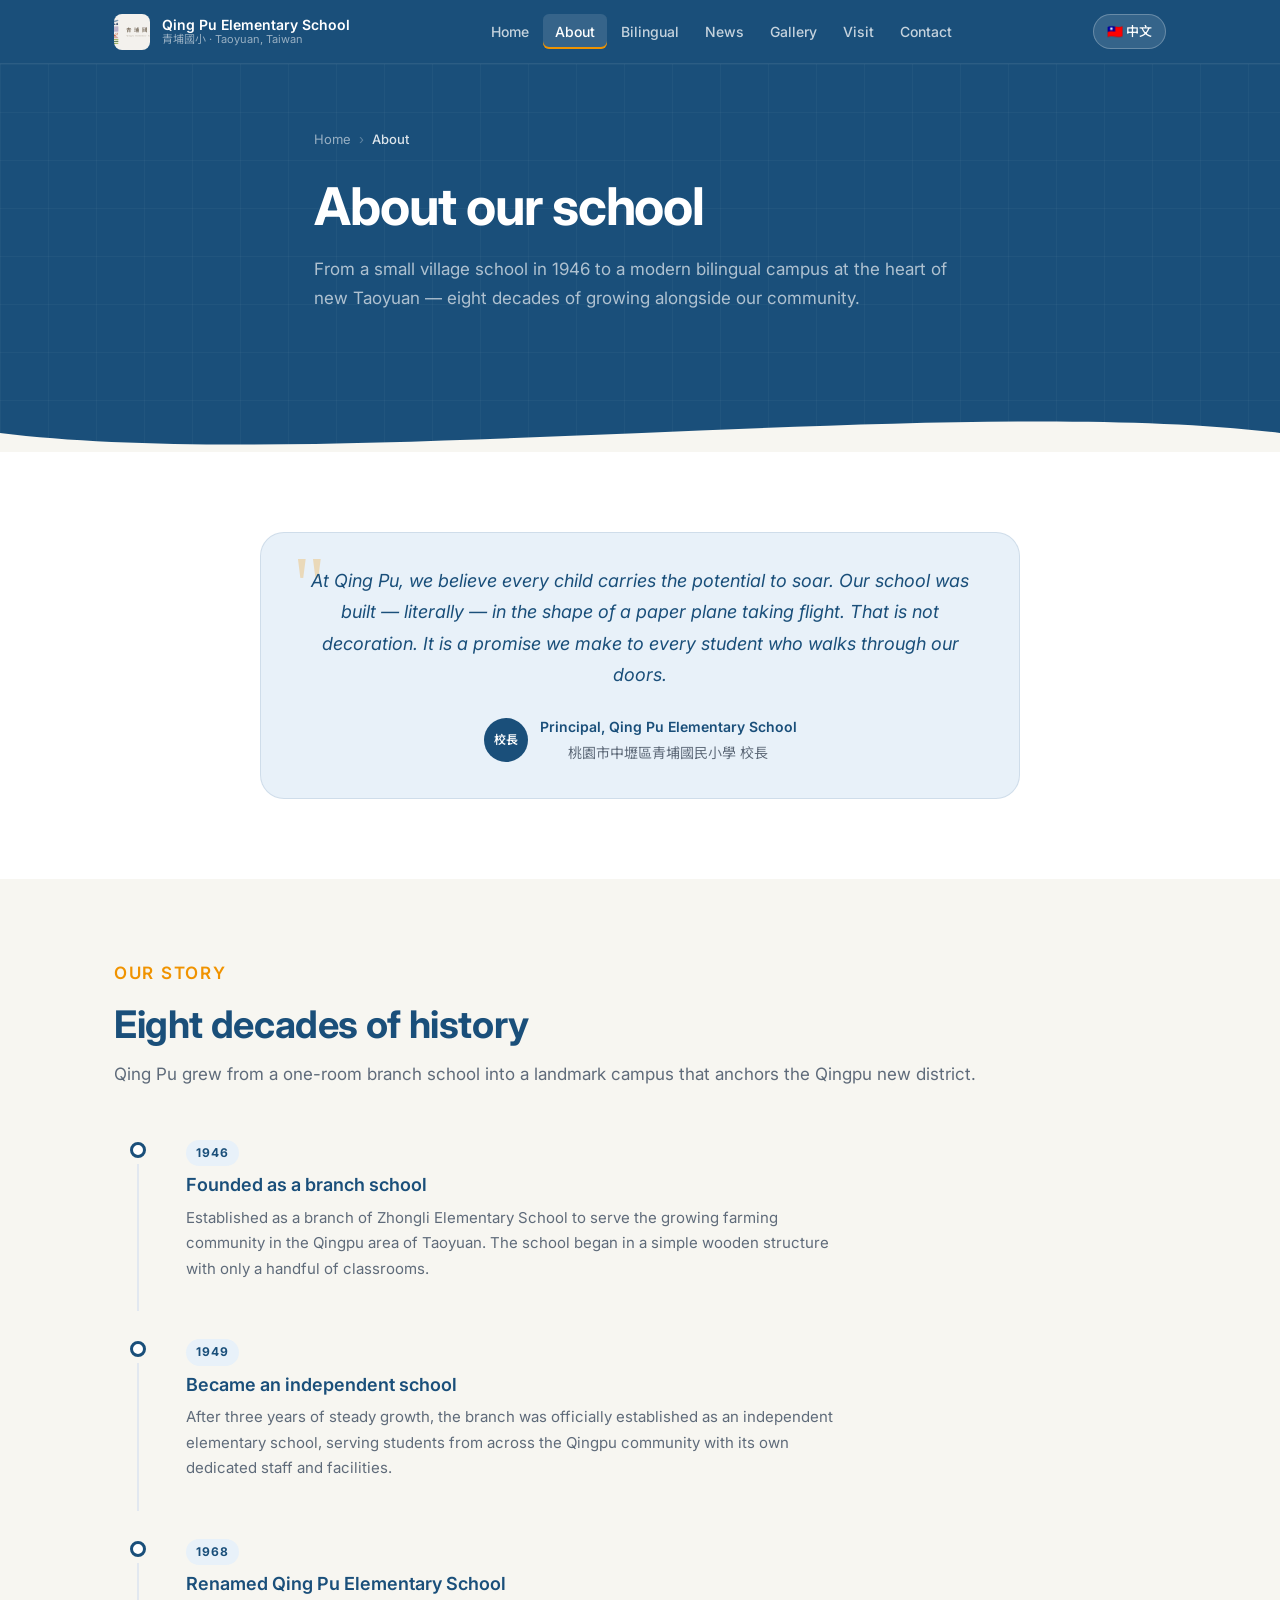
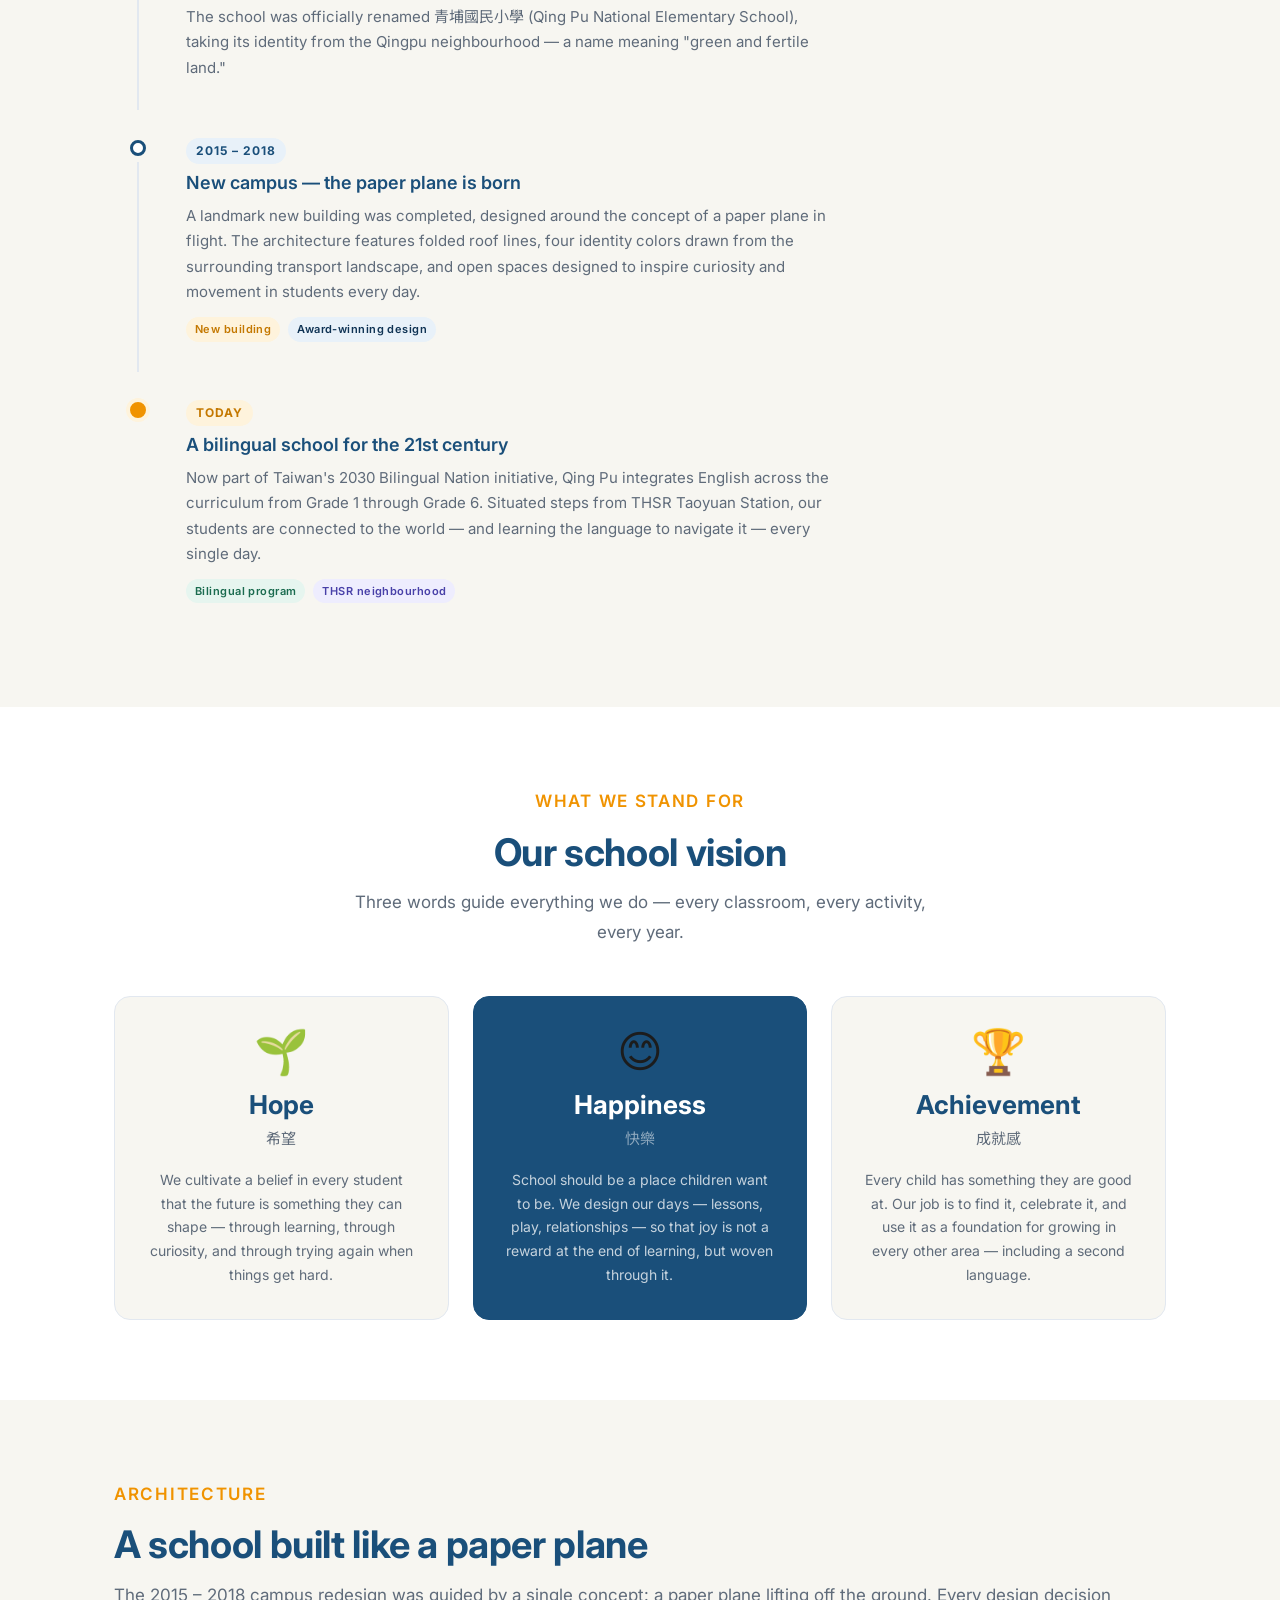
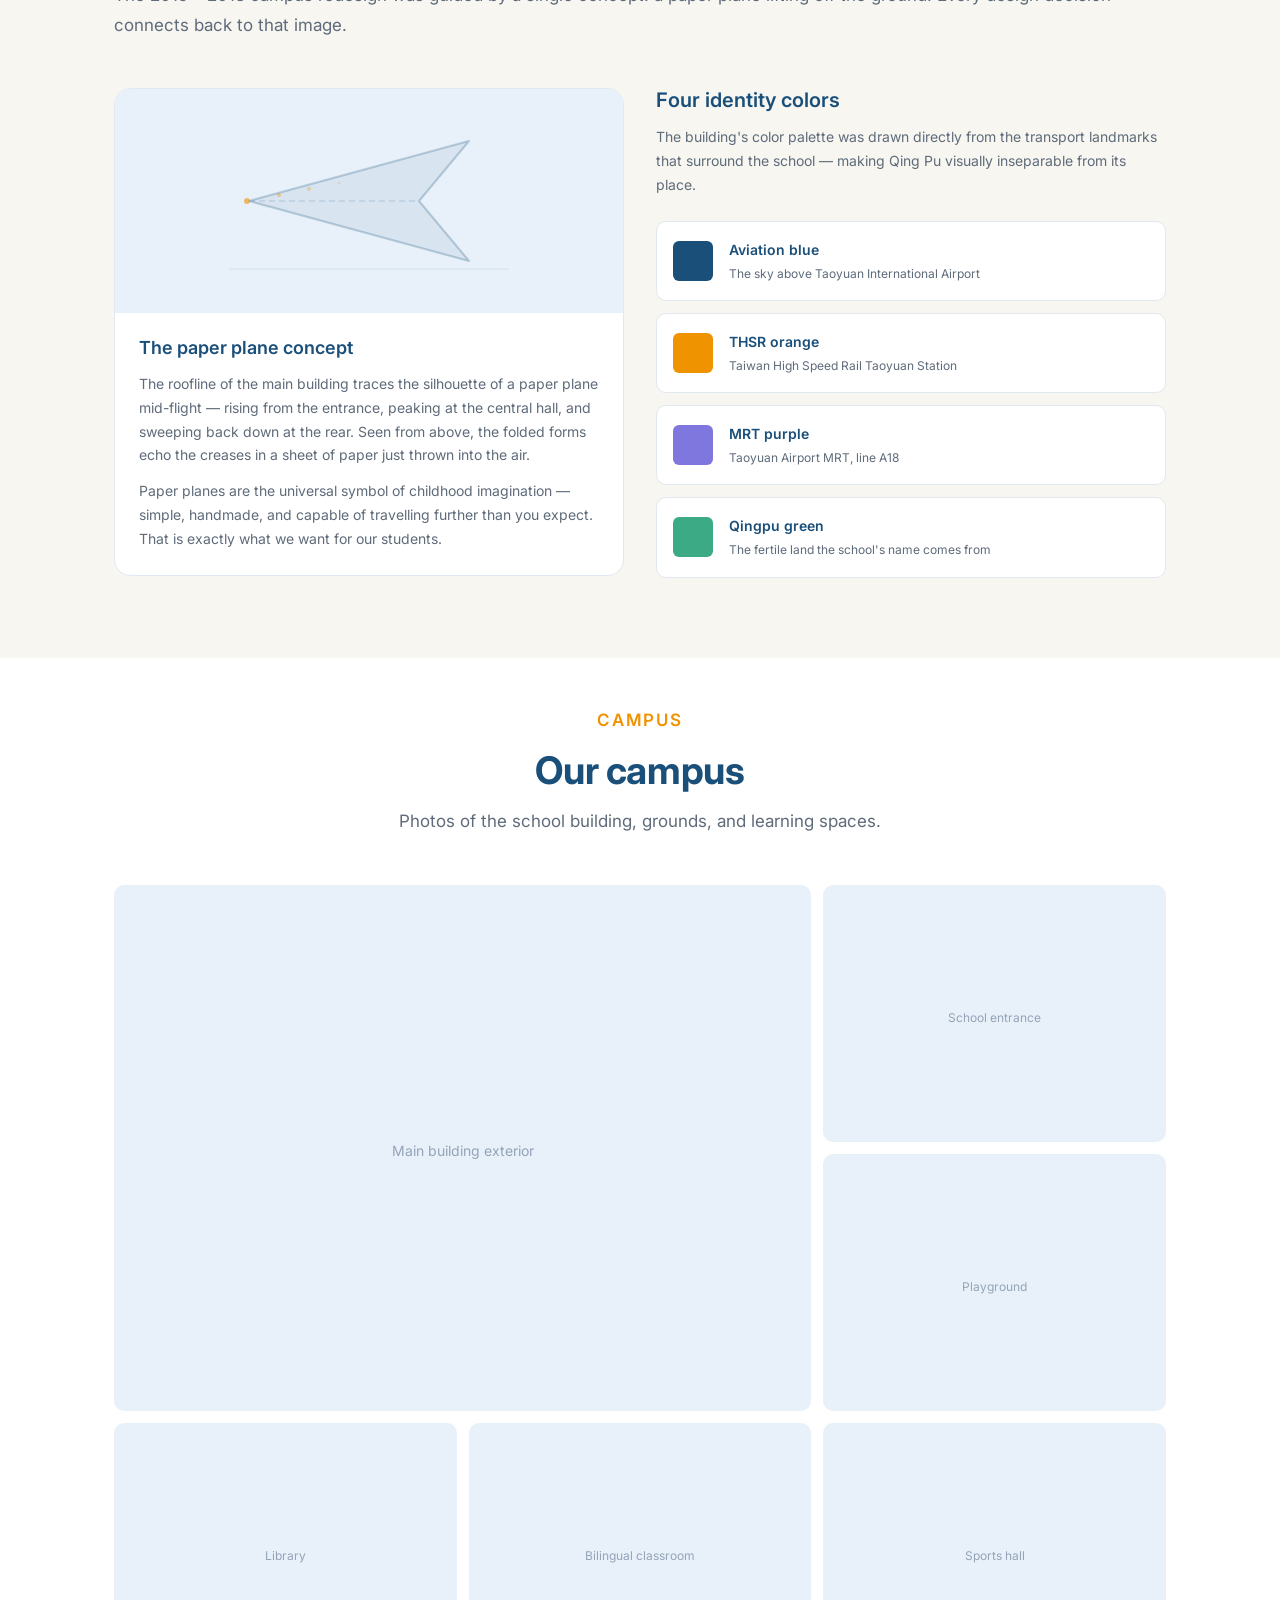
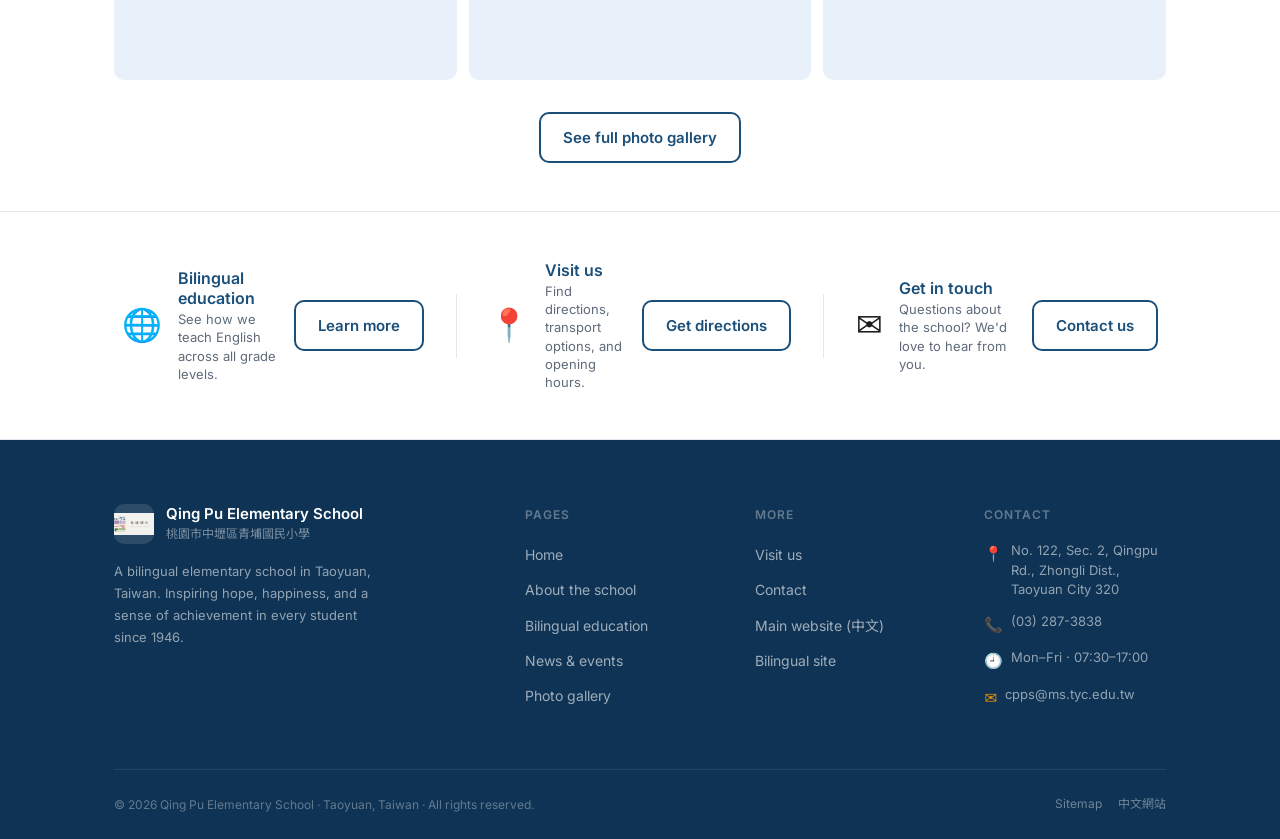
==== commit 920011d8: "Add complete English website redesign - 7 pages" ====
--- a/about.html
+++ b/about.html
@@ -16,7 +16,7 @@
   <nav class="navbar" aria-label="Main navigation">
     <div class="container navbar__inner">
       <a href="index.html" class="navbar__logo" aria-label="Qing Pu Elementary School — home">
-        <div class="navbar__logo-img" aria-hidden="true">✈️</div>
+        <div class="navbar__logo-img" aria-hidden="true"><img src="images/logo.png" alt=""></div>
         <div class="navbar__logo-text">
           <span class="navbar__name">Qing Pu Elementary School</span>
           <span class="navbar__sub">青埔國小 · Taoyuan, Taiwan</span>
@@ -110,7 +110,7 @@
     <section class="section" aria-labelledby="history-heading">
       <div class="container">
         <div class="section-header">
-          <p class="eyebrow">📅 Our story</p>
+          <p class="eyebrow">Our story</p>
           <h2 id="history-heading">Eight decades of history</h2>
           <p>Qing Pu grew from a one-room branch school into a landmark campus that anchors the Qingpu new district.</p>
         </div>
@@ -171,7 +171,7 @@
               <div class="timeline__line"></div>
             </div>
             <div class="timeline__content">
-              <div class="timeline__year">2015–2018</div>
+              <div class="timeline__year">2015 – 2018</div>
               <h3 class="timeline__title">New campus — the paper plane is born</h3>
               <p class="timeline__desc">
                 A landmark new building was completed, designed around the concept of a paper plane
@@ -217,7 +217,7 @@
     <section class="section bg-white" aria-labelledby="vision-heading">
       <div class="container">
         <div class="section-header centered">
-          <p class="eyebrow">🎯 What we stand for</p>
+          <p class="eyebrow">What we stand for</p>
           <h2 id="vision-heading">Our school vision</h2>
           <p>Three words guide everything we do — every classroom, every activity, every year.</p>
         </div>
@@ -268,10 +268,10 @@
     <section class="section" aria-labelledby="building-heading">
       <div class="container">
         <div class="section-header">
-          <p class="eyebrow">🏗️ Architecture</p>
+          <p class="eyebrow">Architecture</p>
           <h2 id="building-heading">A school built like a paper plane</h2>
           <p>
-            The 2015–2018 campus redesign was guided by a single concept: a paper plane
+            The 2015 – 2018 campus redesign was guided by a single concept: a paper plane
             lifting off the ground. Every design decision connects back to that image.
           </p>
         </div>
@@ -369,7 +369,7 @@
     <section class="section-sm bg-white" aria-labelledby="campus-heading">
       <div class="container">
         <div class="section-header centered">
-          <p class="eyebrow">📸 Campus</p>
+          <p class="eyebrow">Campus</p>
           <h2 id="campus-heading">Our campus</h2>
           <p>Photos of the school building, grounds, and learning spaces.</p>
         </div>
@@ -378,37 +378,37 @@
         <div class="campus-grid" role="list">
           <div class="campus-photo campus-photo--large" role="listitem" aria-label="Main building exterior">
             <div class="campus-photo__placeholder" aria-hidden="true">
-              <span>🏫</span>
+              <span></span>
               <p>Main building exterior</p>
             </div>
           </div>
           <div class="campus-photo" role="listitem" aria-label="Campus entrance">
             <div class="campus-photo__placeholder" aria-hidden="true">
-              <span>🚪</span>
+              <span></span>
               <p>School entrance</p>
             </div>
           </div>
           <div class="campus-photo" role="listitem" aria-label="Playground">
             <div class="campus-photo__placeholder" aria-hidden="true">
-              <span>⛹️</span>
+              <span></span>
               <p>Playground</p>
             </div>
           </div>
           <div class="campus-photo" role="listitem" aria-label="Library">
             <div class="campus-photo__placeholder" aria-hidden="true">
-              <span>📚</span>
+              <span></span>
               <p>Library</p>
             </div>
           </div>
           <div class="campus-photo" role="listitem" aria-label="Classroom">
             <div class="campus-photo__placeholder" aria-hidden="true">
-              <span>🖊️</span>
+              <span></span>
               <p>Bilingual classroom</p>
             </div>
           </div>
           <div class="campus-photo" role="listitem" aria-label="Gymnasium">
             <div class="campus-photo__placeholder" aria-hidden="true">
-              <span>🏃</span>
+              <span></span>
               <p>Sports hall</p>
             </div>
           </div>
@@ -477,7 +477,7 @@
       <div class="footer__grid">
         <div class="footer__brand">
           <div class="footer__logo">
-            <div class="footer__logo-box" aria-hidden="true">✈️</div>
+            <div class="footer__logo-box" aria-hidden="true"><img src="images/logo.png" alt=""></div>
             <div>
               <div class="footer__school-name">Qing Pu Elementary School</div>
               <div class="footer__school-zh">桃園市中壢區青埔國民小學</div>
--- a/css/pages/about.css
+++ b/css/pages/about.css
@@ -517,6 +517,7 @@
     gap: 0;
   }
   
+  
   .cta-strip__item {
     flex: 1;
     display: flex;
